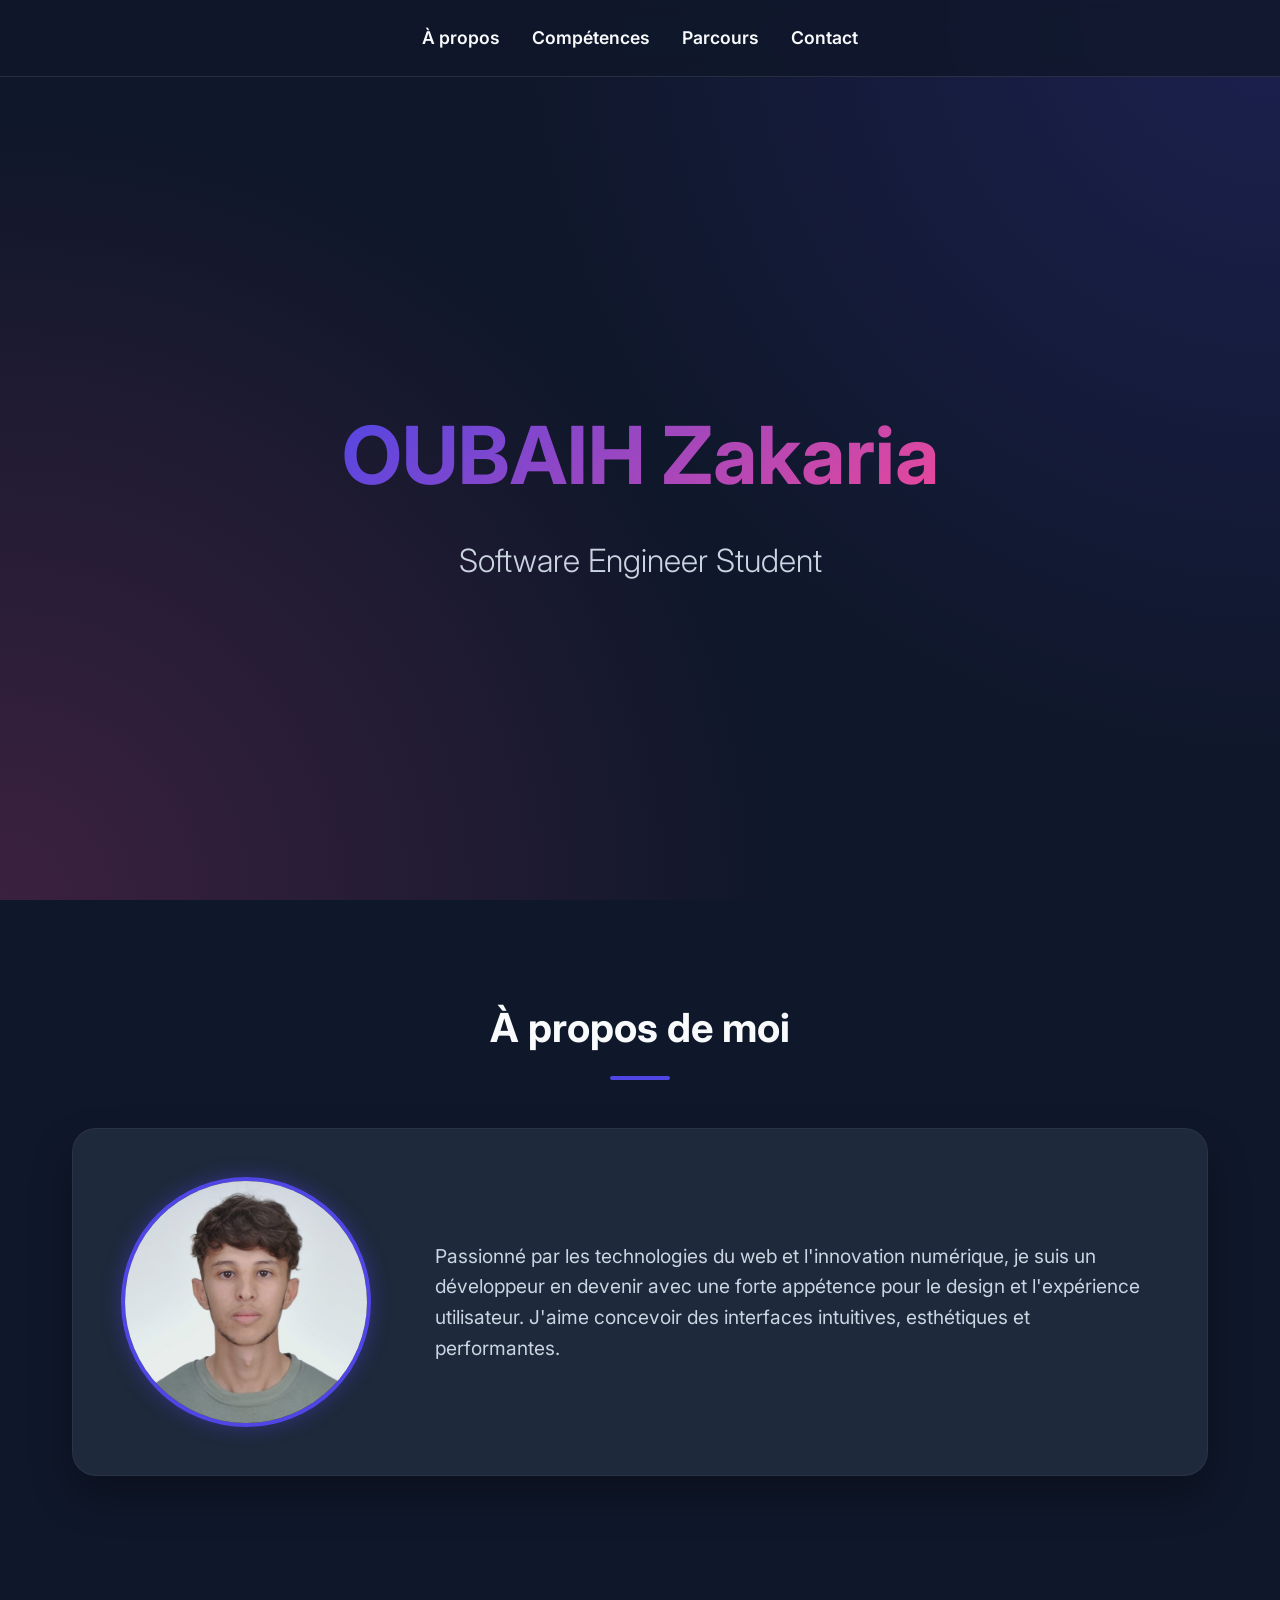
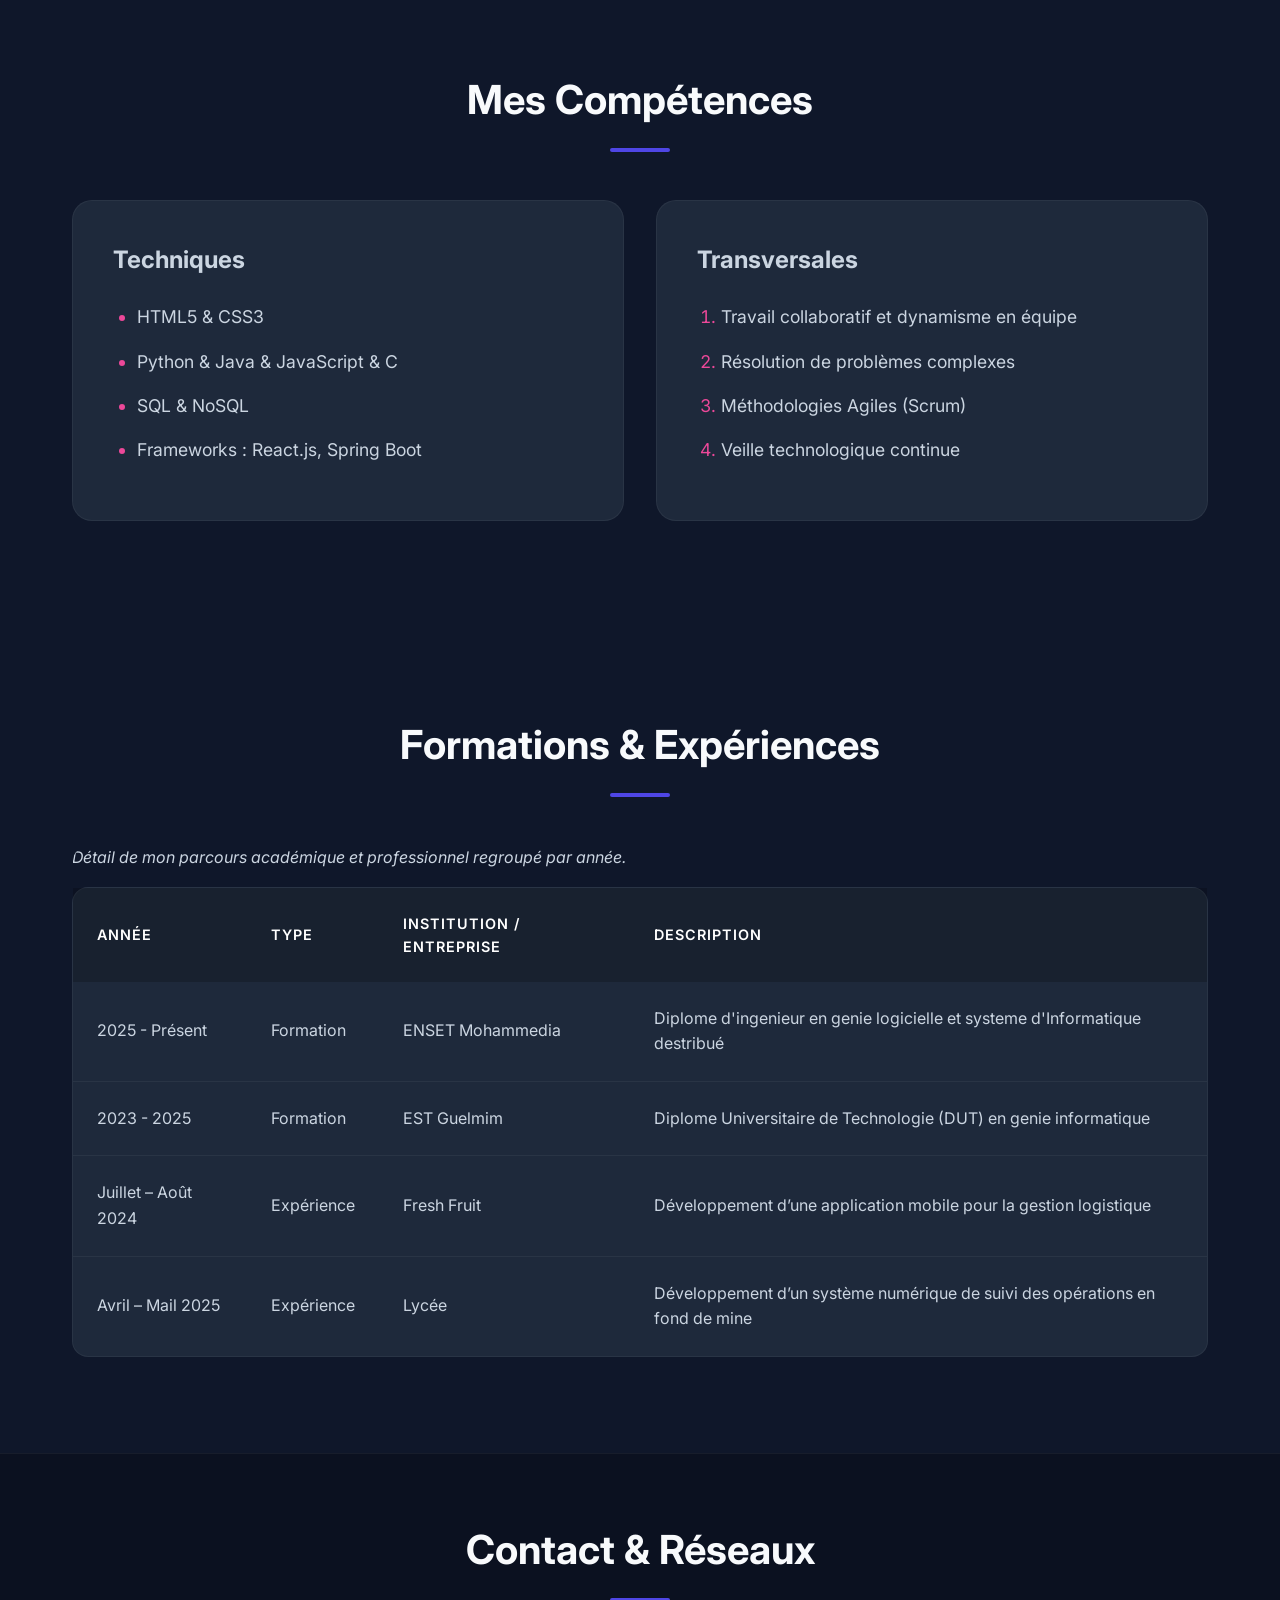
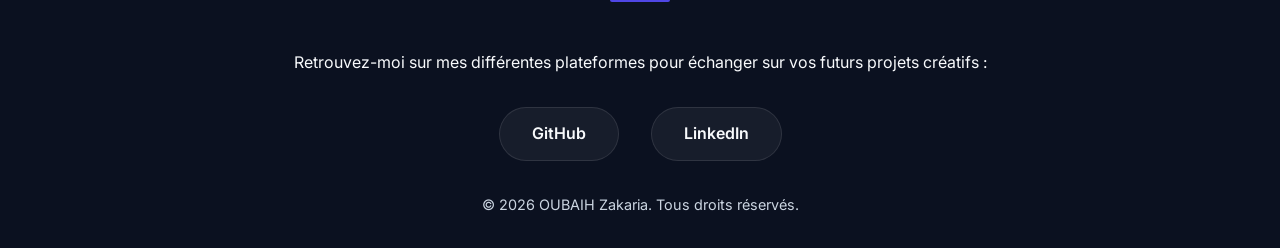
==== Tp1/index.html @ 82c0ef4d "initalisation des tps" ====
<!DOCTYPE html>
<html lang="fr">
<head>
    <meta charset="UTF-8">
    <meta name="viewport" content="width=device-width, initial-scale=1.0">
    <meta name="description" content="Portfolio et CV personnel de présentation avec un design moderne.">
    <title>Mon Portfolio | Développeur Web</title>
    <link rel="stylesheet" href="style.css">
    <link href="https://fonts.googleapis.com/css2?family=Inter:wght@300;400;600;700&display=swap" rel="stylesheet">
</head>
<body>
    <header id="accueil">
        <nav aria-label="Navigation Principale">
            <ul>
                <li><a href="#a-propos">À propos</a></li>
                <li><a href="#competences">Compétences</a></li>
                <li><a href="#parcours">Parcours</a></li>
                <li><a href="#contact">Contact</a></li>
            </ul>
        </nav>
        <div class="hero">
            <h1>OUBAIH Zakaria</h1>
            <p class="subtitle">Software Engineer Student</p>
        </div>
    </header>

    <main>
        <section id="a-propos">
            <div class="container">
                <h2>À propos de moi</h2>
                <div class="about-content">
                    <img src="images/photoID.jpg" alt="Portrait de OUBAIH Zakaria, Software Engineer Student ">
                    <div class="description">
                        <p>Passionné par les technologies du web et l'innovation numérique, je suis un développeur en devenir avec une forte appétence pour le design et l'expérience utilisateur. J'aime concevoir des interfaces intuitives, esthétiques et performantes.</p>
                    </div>
                </div>
            </div>
        </section>

        <section id="competences">
            <div class="container">
                <h2>Mes Compétences</h2>
                <div class="skills-grid">
                    <div class="skill-category">
                        <h3>Techniques</h3>
                        <ul>
                            <li>HTML5 & CSS3 </li>
                            <li>Python & Java & JavaScript & C </li>
                            <li>SQL & NoSQL</li>
                            <li>Frameworks : React.js, Spring Boot</li>
                            
                        </ul>
                    </div>
                    <div class="skill-category">
                        <h3>Transversales</h3>
                        <ol>
                            <li>Travail collaboratif et dynamisme en équipe</li>
                            <li>Résolution de problèmes complexes</li>
                            <li>Méthodologies Agiles (Scrum)</li>
                            <li>Veille technologique continue</li>
                        </ol>
                    </div>
                </div>
            </div>
        </section>

        <section id="parcours">
            <div class="container">
                <h2>Formations & Expériences</h2>
                <div class="table-responsive">
                    <table>
                        <caption>Détail de mon parcours académique et professionnel regroupé par année.</caption>
                        <thead>
                            <tr>
                                <th scope="col">Année</th>
                                <th scope="col">Type</th>
                                <th scope="col">Institution / Entreprise</th>
                                <th scope="col">Description</th>
                            </tr>
                        </thead>
                        <tbody>
                            <tr>
                                <td>2025 - Présent</td>
                                <td>Formation</td>
                                <td>ENSET Mohammedia</td>
                                <td>Diplome d'ingenieur en genie logicielle et systeme d'Informatique destribué</td>
                            </tr>
                            <tr>
                                <td>2023 - 2025</td>
                                <td>Formation</td>
                                <td>EST Guelmim</td>
                                <td>Diplome Universitaire de Technologie (DUT) en genie informatique</td>
                            </tr>
                            <tr>
                                <td>Juillet – Août 2024</td>
                                <td>Expérience</td>
                                <td>Fresh Fruit</td>
                                <td>Développement d’une application mobile pour la gestion logistique </td>
                            </tr>
                            <tr>
                                <td>Avril – Mail 2025 </td>
                                <td>Expérience</td>
                                <td>Lycée</td>
                                <td>Développement d’un système numérique de suivi des opérations en fond de mine</td>
                            </tr>
                        </tbody>
                    </table>
                </div>
            </div>
        </section>
    </main>

    <footer id="contact">
        <div class="container">
            <h2>Contact & Réseaux</h2>
            <p>Retrouvez-moi sur mes différentes plateformes pour échanger sur vos futurs projets créatifs :</p>
            <ul class="social-links">
                <li><a href="https://github.com/zak-ou" target="_blank" rel="noopener">GitHub</a></li>
                <li><a href="https://www.linkedin.com/in/zakaria-oubaih-09a2aa2b8/" target="_blank" rel="noopener">LinkedIn</a></li>
            </ul>
            <p class="copyright">&copy; 2026 OUBAIH Zakaria. Tous droits réservés.</p>
        </div>
    </footer>
</body>
</html>
---- Tp1/style.css ----
:root {
    --primary-color: #4f46e5;
    --secondary-color: #ec4899;
    --bg-dark: #0f172a;
    --bg-card: #1e293b;
    --text-main: #f8fafc;
    --text-muted: #cbd5e1;
    --transition: all 0.3s ease;
}

* {
    margin: 0;
    padding: 0;
    box-sizing: border-box;
}

html {
    scroll-behavior: smooth;
}

body {
    font-family: 'Inter', sans-serif;
    background-color: var(--bg-dark);
    color: var(--text-main);
    line-height: 1.6;
}

.container {
    max-width: 1200px;
    margin: 0 auto;
    padding: 0 2rem;
}

/* Header & Navigation */
header {
    min-height: 100vh;
    display: flex;
    flex-direction: column;
    background: radial-gradient(circle at top right, rgba(79, 70, 229, 0.2), transparent 50%),
                radial-gradient(circle at bottom left, rgba(236, 72, 153, 0.2), transparent 50%);
    position: relative;
}

nav {
    padding: 1.5rem 2rem;
    position: sticky;
    top: 0;
    backdrop-filter: blur(10px);
    background: rgba(15, 23, 42, 0.8);
    z-index: 1000;
    border-bottom: 1px solid rgba(255, 255, 255, 0.1);
}

nav ul {
    list-style: none;
    display: flex;
    justify-content: center;
    gap: 2rem;
}

nav a {
    color: var(--text-main);
    text-decoration: none;
    font-weight: 600;
    font-size: 1.1rem;
    position: relative;
    padding-bottom: 0.5rem;
    transition: var(--transition);
}

nav a::after {
    content: '';
    position: absolute;
    width: 0;
    height: 2px;
    bottom: 0;
    left: 0;
    background: linear-gradient(90deg, var(--primary-color), var(--secondary-color));
    transition: var(--transition);
}

nav a:hover {
    color: #fff;
}

nav a:hover::after {
    width: 100%;
}

.hero {
    flex: 1;
    display: flex;
    flex-direction: column;
    justify-content: center;
    align-items: center;
    text-align: center;
}

h1 {
    font-size: 5rem;
    font-weight: 700;
    background: linear-gradient(135deg, var(--primary-color), var(--secondary-color));
    -webkit-background-clip: text;
    -webkit-text-fill-color: transparent;
    margin-bottom: 1rem;
    animation: fadeInDown 1s ease-out;
}

.subtitle {
    font-size: 2rem;
    font-weight: 300;
    color: var(--text-muted);
    animation: fadeInUp 1s ease-out 0.3s backwards;
}

/* Sections */
section {
    padding: 6rem 0;
}

h2 {
    font-size: 2.5rem;
    margin-bottom: 3rem;
    text-align: center;
    position: relative;
}

h2::after {
    content: '';
    display: block;
    width: 60px;
    height: 4px;
    background: var(--primary-color);
    margin: 1rem auto 0;
    border-radius: 2px;
}

h3 {
    font-size: 1.5rem;
    margin-bottom: 1.5rem;
    color: var(--text-muted);
}

/* À propos */
.about-content {
    display: flex;
    align-items: center;
    gap: 4rem;
    background: var(--bg-card);
    padding: 3rem;
    border-radius: 24px;
    box-shadow: 0 20px 40px rgba(0,0,0,0.3);
    border: 1px solid rgba(255,255,255,0.05);
    transition: transform 0.3s ease;
}

.about-content:hover {
    transform: translateY(-5px);
}

.about-content img {
    width: 250px;
    height: 250px;
    object-fit: cover;
    border-radius: 50%;
    border: 4px solid var(--primary-color);
    box-shadow: 0 0 20px rgba(79, 70, 229, 0.4);
}

.description p {
    font-size: 1.2rem;
    color: var(--text-muted);
}

/* Compétences */
.skills-grid {
    display: grid;
    grid-template-columns: repeat(auto-fit, minmax(300px, 1fr));
    gap: 2rem;
}

.skill-category {
    background: var(--bg-card);
    padding: 2.5rem;
    border-radius: 20px;
    border: 1px solid rgba(255,255,255,0.05);
    transition: var(--transition);
}

.skill-category:hover {
    transform: translateY(-5px);
    box-shadow: 0 10px 30px rgba(79,70,229,0.2);
    border-color: rgba(79,70,229,0.3);
}

.skill-category ul, .skill-category ol {
    padding-left: 1.5rem;
    color: var(--text-muted);
    font-size: 1.1rem;
}

.skill-category li {
    margin-bottom: 1rem;
    position: relative;
}

.skill-category li::marker {
    color: var(--secondary-color);
}

/* Parcours (Table) */
.table-responsive {
    overflow-x: auto;
}

table {
    width: 100%;
    border-collapse: separate;
    border-spacing: 0;
    background: var(--bg-card);
    border-radius: 16px;
    overflow: hidden;
    border: 1px solid rgba(255,255,255,0.05);
}

caption {
    margin-bottom: 1rem;
    color: var(--text-muted);
    font-style: italic;
    text-align: left;
}

th, td {
    padding: 1.5rem;
    text-align: left;
}

th {
    background: rgba(0,0,0,0.2);
    font-weight: 600;
    color: #fff;
    text-transform: uppercase;
    font-size: 0.9rem;
    letter-spacing: 1px;
}

td {
    border-bottom: 1px solid rgba(255,255,255,0.05);
    color: var(--text-muted);
}

tbody tr {
    transition: var(--transition);
}

tbody tr:hover {
    background: rgba(255,255,255,0.03);
}

tbody tr:last-child td {
    border-bottom: none;
}

/* Footer & Socials */
footer {
    background: #0b1120;
    padding: 4rem 0 2rem;
    text-align: center;
    border-top: 1px solid rgba(255,255,255,0.05);
}

.social-links {
    list-style: none;
    display: flex;
    justify-content: center;
    gap: 2rem;
    margin: 2rem 0;
}

.social-links a {
    display: inline-block;
    padding: 0.8rem 2rem;
    border-radius: 50px;
    background: rgba(255,255,255,0.05);
    color: var(--text-main);
    text-decoration: none;
    font-weight: 600;
    transition: var(--transition);
    border: 1px solid rgba(255,255,255,0.1);
}

.social-links a:hover {
    background: linear-gradient(135deg, var(--primary-color), var(--secondary-color));
    transform: translateY(-3px);
    border-color: transparent;
    box-shadow: 0 10px 20px rgba(236, 72, 153, 0.3);
}

.copyright {
    color: var(--text-muted);
    font-size: 0.9rem;
    margin-top: 2rem;
}

/* Animations */
@keyframes fadeInDown {
    from {
        opacity: 0;
        transform: translateY(-30px);
    }
    to {
        opacity: 1;
        transform: translateY(0);
    }
}

@keyframes fadeInUp {
    from {
        opacity: 0;
        transform: translateY(30px);
    }
    to {
        opacity: 1;
        transform: translateY(0);
    }
}
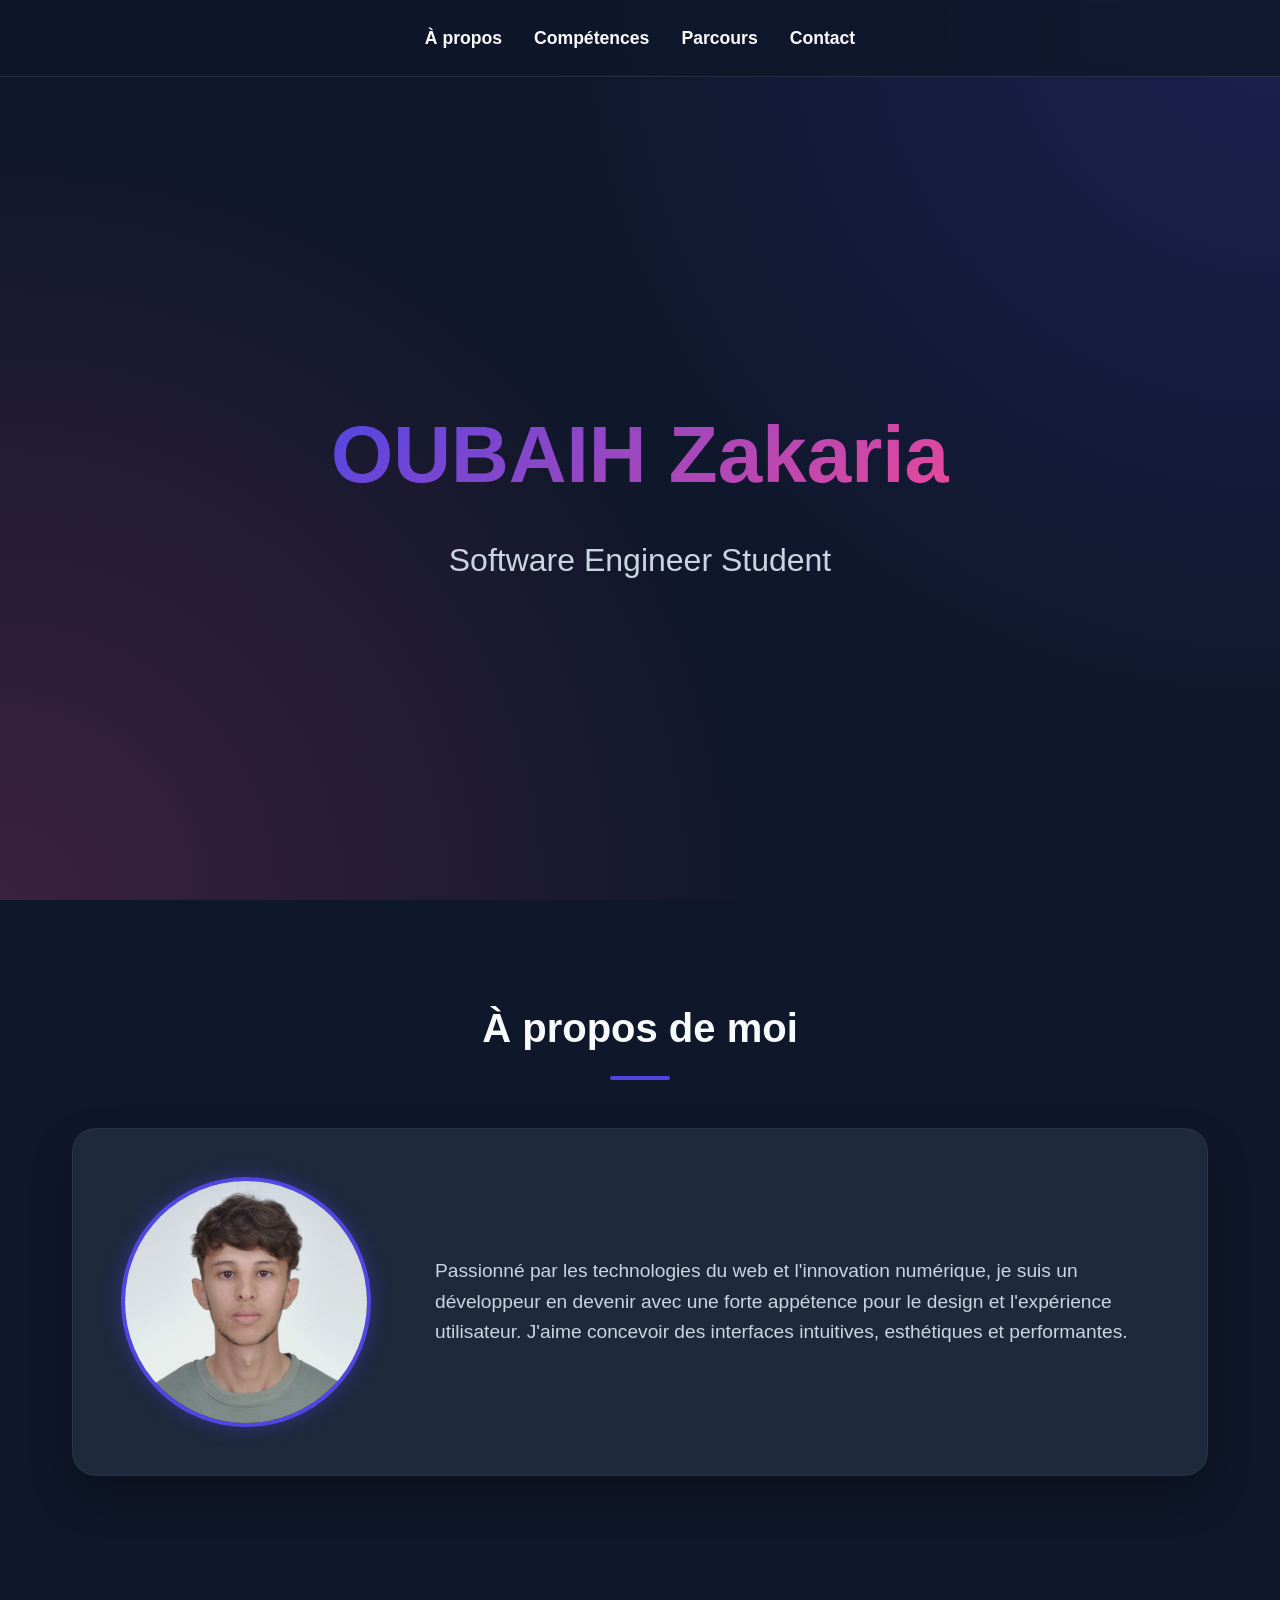
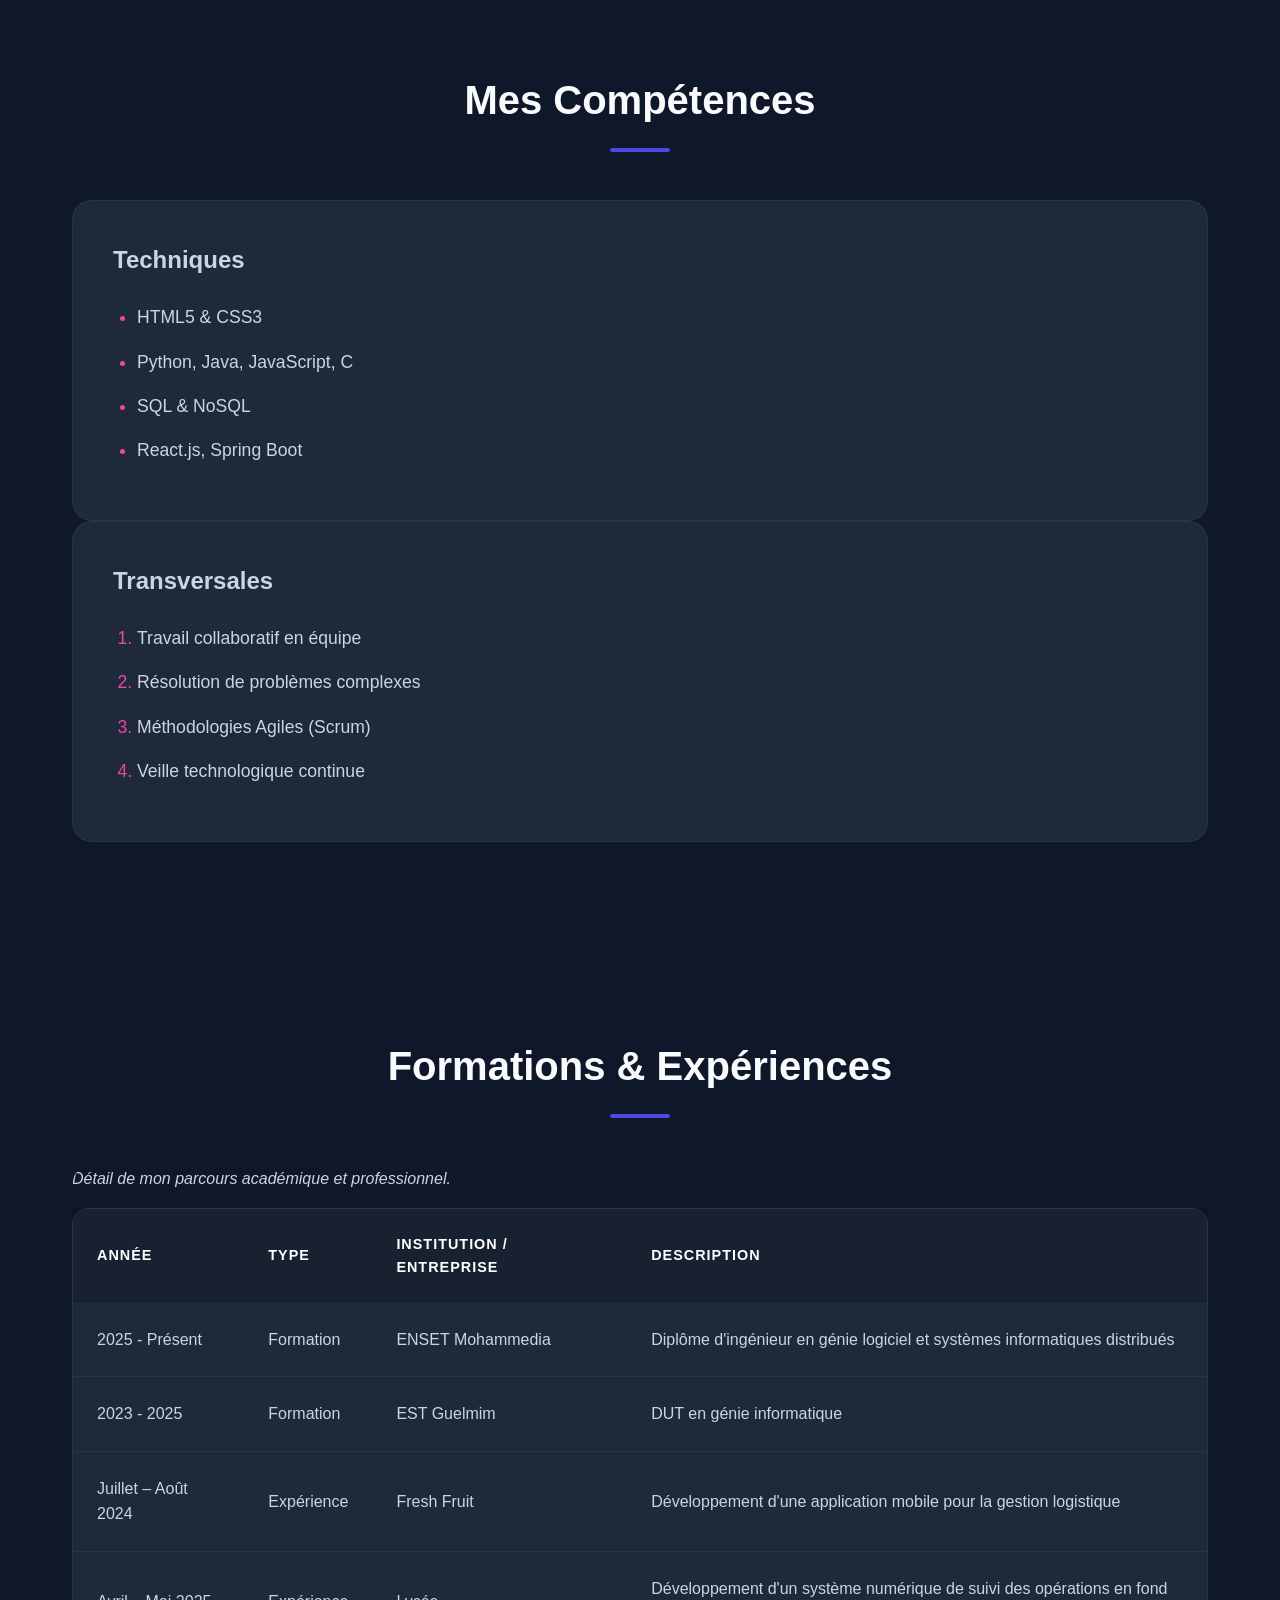
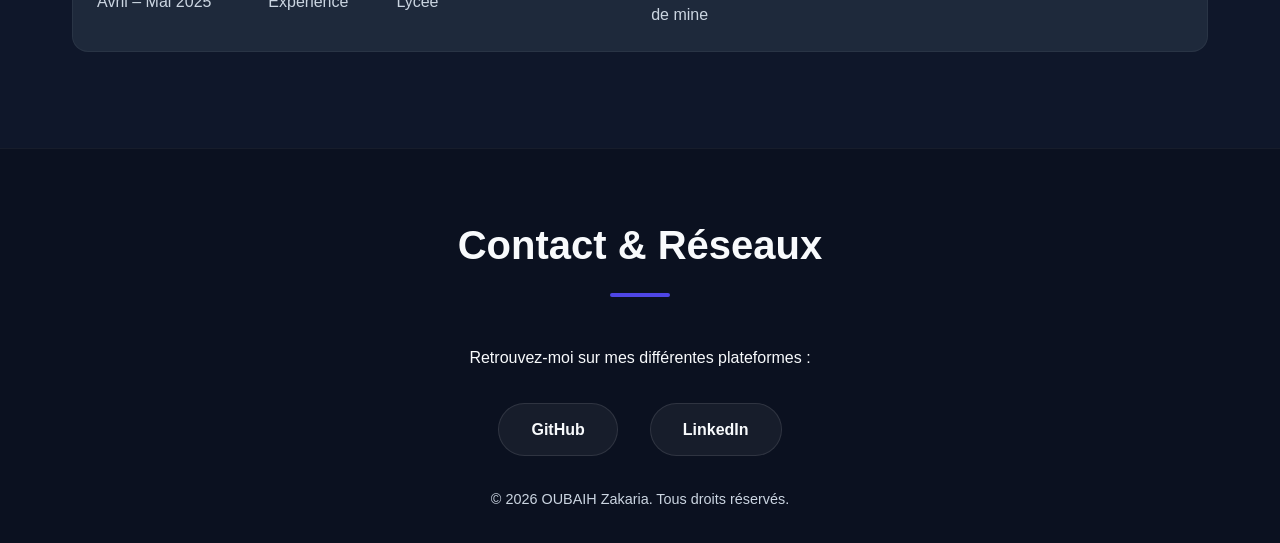
==== commit 1dbe8fbf: "mise ajour de Tp1/index.html" ====
--- a/Tp1/index.html
+++ b/Tp1/index.html
@@ -3,14 +3,13 @@
 <head>
     <meta charset="UTF-8">
     <meta name="viewport" content="width=device-width, initial-scale=1.0">
-    <meta name="description" content="Portfolio et CV personnel de présentation avec un design moderne.">
-    <title>Mon Portfolio | Développeur Web</title>
+    <title>Mon Portfolio | OUBAIH Zakaria</title>
     <link rel="stylesheet" href="style.css">
-    <link href="https://fonts.googleapis.com/css2?family=Inter:wght@300;400;600;700&display=swap" rel="stylesheet">
 </head>
 <body>
+
     <header id="accueil">
-        <nav aria-label="Navigation Principale">
+        <nav>
             <ul>
                 <li><a href="#a-propos">À propos</a></li>
                 <li><a href="#competences">Compétences</a></li>
@@ -25,11 +24,12 @@
     </header>
 
     <main>
+
         <section id="a-propos">
             <div class="container">
                 <h2>À propos de moi</h2>
                 <div class="about-content">
-                    <img src="images/photoID.jpg" alt="Portrait de OUBAIH Zakaria, Software Engineer Student ">
+                    <img src="images/photoID.jpg" alt="Portrait de OUBAIH Zakaria">
                     <div class="description">
                         <p>Passionné par les technologies du web et l'innovation numérique, je suis un développeur en devenir avec une forte appétence pour le design et l'expérience utilisateur. J'aime concevoir des interfaces intuitives, esthétiques et performantes.</p>
                     </div>
@@ -40,21 +40,20 @@
         <section id="competences">
             <div class="container">
                 <h2>Mes Compétences</h2>
-                <div class="skills-grid">
+                <div class="skills-wrap">
                     <div class="skill-category">
                         <h3>Techniques</h3>
                         <ul>
-                            <li>HTML5 & CSS3 </li>
-                            <li>Python & Java & JavaScript & C </li>
-                            <li>SQL & NoSQL</li>
-                            <li>Frameworks : React.js, Spring Boot</li>
-                            
+                            <li>HTML5 &amp; CSS3</li>
+                            <li>Python, Java, JavaScript, C</li>
+                            <li>SQL &amp; NoSQL</li>
+                            <li>React.js, Spring Boot</li>
                         </ul>
                     </div>
                     <div class="skill-category">
                         <h3>Transversales</h3>
                         <ol>
-                            <li>Travail collaboratif et dynamisme en équipe</li>
+                            <li>Travail collaboratif en équipe</li>
                             <li>Résolution de problèmes complexes</li>
                             <li>Méthodologies Agiles (Scrum)</li>
                             <li>Veille technologique continue</li>
@@ -66,10 +65,10 @@
 
         <section id="parcours">
             <div class="container">
-                <h2>Formations & Expériences</h2>
+                <h2>Formations &amp; Expériences</h2>
                 <div class="table-responsive">
                     <table>
-                        <caption>Détail de mon parcours académique et professionnel regroupé par année.</caption>
+                        <caption>Détail de mon parcours académique et professionnel.</caption>
                         <thead>
                             <tr>
                                 <th scope="col">Année</th>
@@ -83,37 +82,38 @@
                                 <td>2025 - Présent</td>
                                 <td>Formation</td>
                                 <td>ENSET Mohammedia</td>
-                                <td>Diplome d'ingenieur en genie logicielle et systeme d'Informatique destribué</td>
+                                <td>Diplôme d'ingénieur en génie logiciel et systèmes informatiques distribués</td>
                             </tr>
                             <tr>
                                 <td>2023 - 2025</td>
                                 <td>Formation</td>
                                 <td>EST Guelmim</td>
-                                <td>Diplome Universitaire de Technologie (DUT) en genie informatique</td>
+                                <td>DUT en génie informatique</td>
                             </tr>
                             <tr>
                                 <td>Juillet – Août 2024</td>
                                 <td>Expérience</td>
                                 <td>Fresh Fruit</td>
-                                <td>Développement d’une application mobile pour la gestion logistique </td>
+                                <td>Développement d'une application mobile pour la gestion logistique</td>
                             </tr>
                             <tr>
-                                <td>Avril – Mail 2025 </td>
+                                <td>Avril – Mai 2025</td>
                                 <td>Expérience</td>
                                 <td>Lycée</td>
-                                <td>Développement d’un système numérique de suivi des opérations en fond de mine</td>
+                                <td>Développement d'un système numérique de suivi des opérations en fond de mine</td>
                             </tr>
                         </tbody>
                     </table>
                 </div>
             </div>
         </section>
+
     </main>
 
     <footer id="contact">
         <div class="container">
-            <h2>Contact & Réseaux</h2>
-            <p>Retrouvez-moi sur mes différentes plateformes pour échanger sur vos futurs projets créatifs :</p>
+            <h2>Contact &amp; Réseaux</h2>
+            <p>Retrouvez-moi sur mes différentes plateformes :</p>
             <ul class="social-links">
                 <li><a href="https://github.com/zak-ou" target="_blank" rel="noopener">GitHub</a></li>
                 <li><a href="https://www.linkedin.com/in/zakaria-oubaih-09a2aa2b8/" target="_blank" rel="noopener">LinkedIn</a></li>
@@ -121,5 +121,6 @@
             <p class="copyright">&copy; 2026 OUBAIH Zakaria. Tous droits réservés.</p>
         </div>
     </footer>
+
 </body>
 </html>
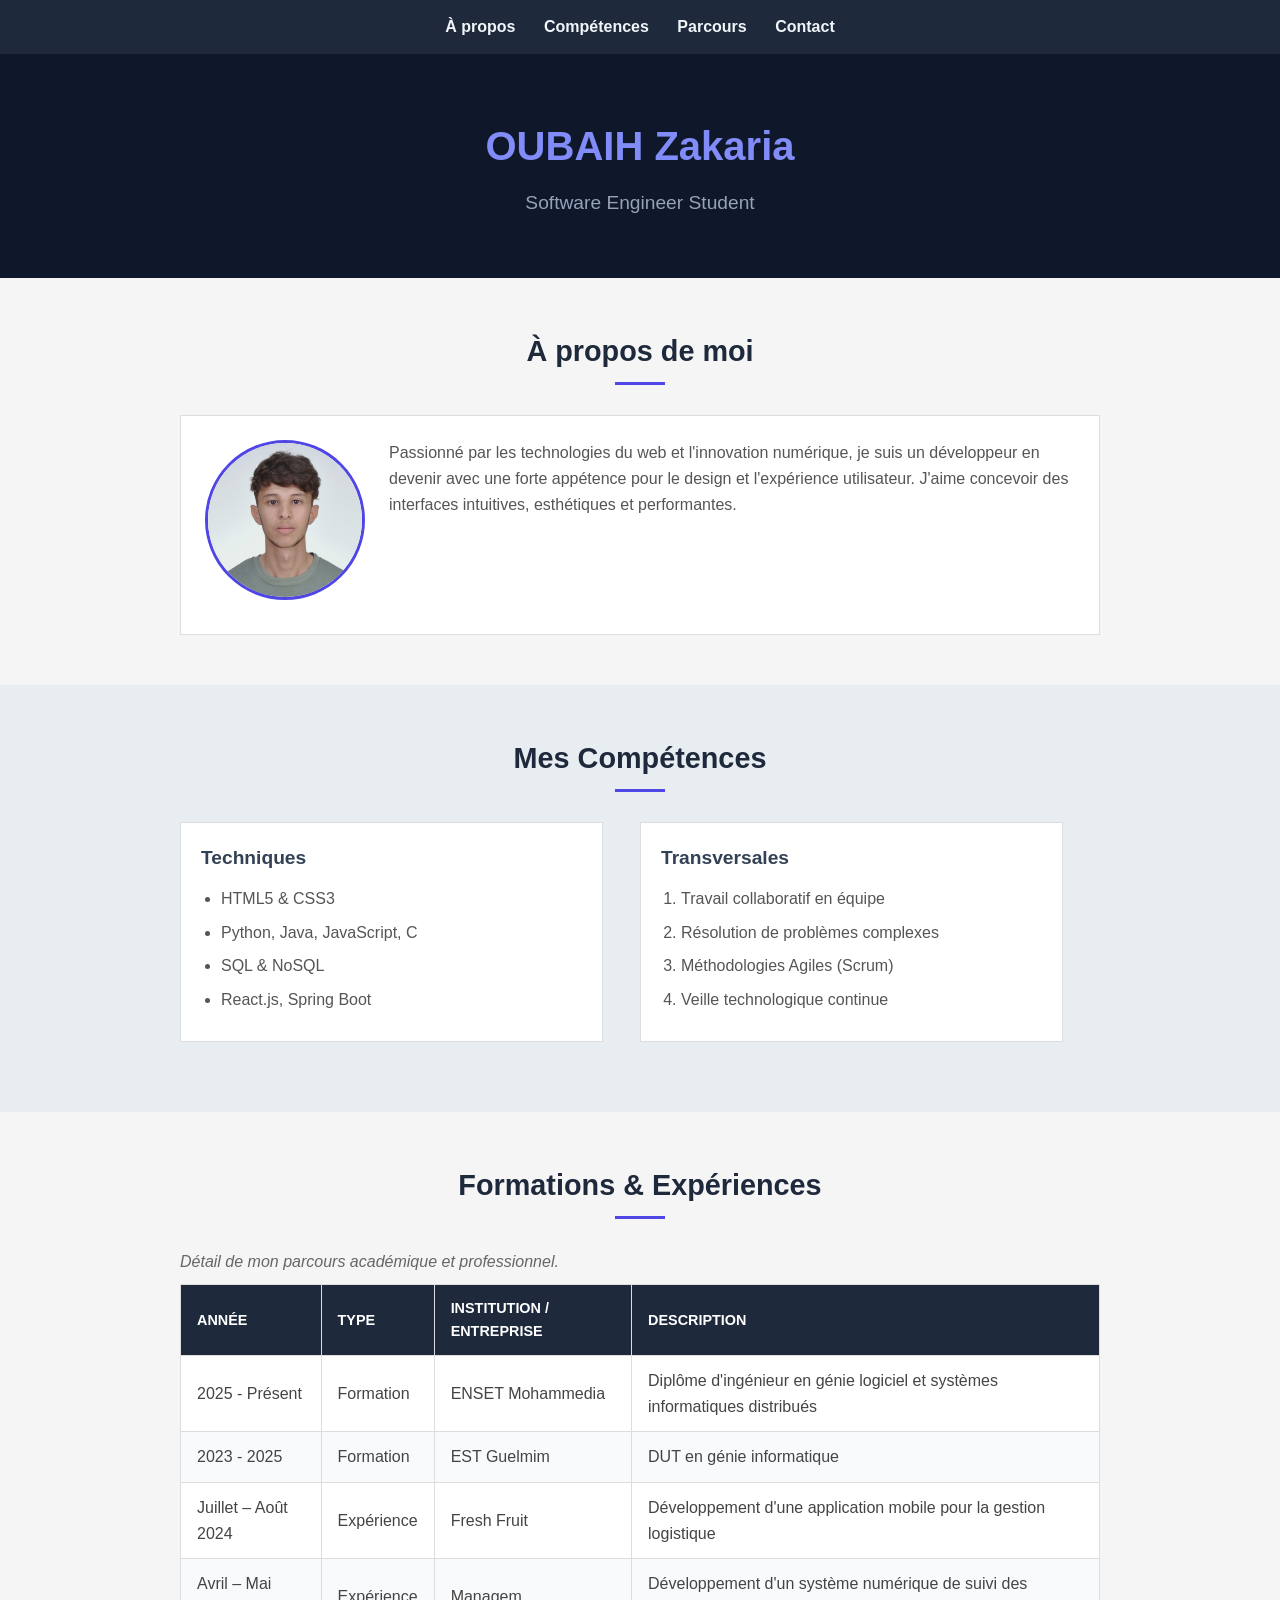
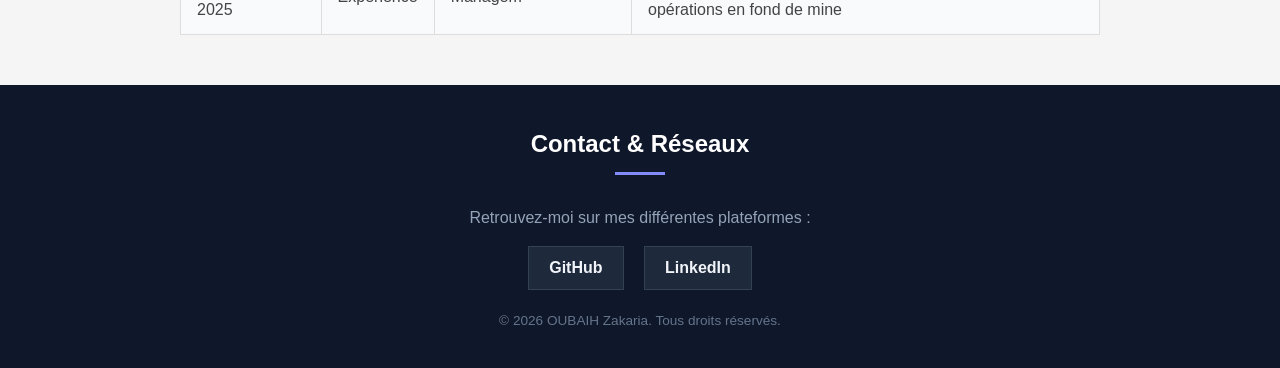
==== commit b75adc6f: "mise ajour de Tp1/index.html" ====
--- a/Tp1/index.html
+++ b/Tp1/index.html
@@ -99,7 +99,7 @@
                             <tr>
                                 <td>Avril – Mai 2025</td>
                                 <td>Expérience</td>
-                                <td>Lycée</td>
+                                <td>Managem</td>
                                 <td>Développement d'un système numérique de suivi des opérations en fond de mine</td>
                             </tr>
                         </tbody>
--- a/Tp1/style.css
+++ b/Tp1/style.css
@@ -1,327 +1,246 @@
-:root {
-    --primary-color: #4f46e5;
-    --secondary-color: #ec4899;
-    --bg-dark: #0f172a;
-    --bg-card: #1e293b;
-    --text-main: #f8fafc;
-    --text-muted: #cbd5e1;
-    --transition: all 0.3s ease;
-}
-
 * {
     margin: 0;
     padding: 0;
     box-sizing: border-box;
 }
 
-html {
-    scroll-behavior: smooth;
-}
-
 body {
-    font-family: 'Inter', sans-serif;
-    background-color: var(--bg-dark);
-    color: var(--text-main);
+    font-family: Arial, sans-serif;
+    background-color: #f5f5f5;
+    color: #222;
     line-height: 1.6;
 }
 
 .container {
-    max-width: 1200px;
+    max-width: 960px;
     margin: 0 auto;
-    padding: 0 2rem;
-}
-
-/* Header & Navigation */
-header {
-    min-height: 100vh;
-    display: flex;
-    flex-direction: column;
-    background: radial-gradient(circle at top right, rgba(79, 70, 229, 0.2), transparent 50%),
-                radial-gradient(circle at bottom left, rgba(236, 72, 153, 0.2), transparent 50%);
-    position: relative;
-}
-
+    padding: 0 20px;
+}
+
+/* Navigation */
 nav {
-    padding: 1.5rem 2rem;
-    position: sticky;
-    top: 0;
-    backdrop-filter: blur(10px);
-    background: rgba(15, 23, 42, 0.8);
-    z-index: 1000;
-    border-bottom: 1px solid rgba(255, 255, 255, 0.1);
+    background-color: #1e293b;
+    padding: 14px 20px;
 }
 
 nav ul {
     list-style: none;
-    display: flex;
-    justify-content: center;
-    gap: 2rem;
-}
-
-nav a {
-    color: var(--text-main);
+    text-align: center;
+}
+
+nav ul li {
+    display: inline-block;
+    margin: 0 12px;
+}
+
+nav ul li a {
+    color: #f1f5f9;
     text-decoration: none;
-    font-weight: 600;
-    font-size: 1.1rem;
-    position: relative;
-    padding-bottom: 0.5rem;
-    transition: var(--transition);
-}
-
-nav a::after {
-    content: '';
-    position: absolute;
-    width: 0;
-    height: 2px;
-    bottom: 0;
-    left: 0;
-    background: linear-gradient(90deg, var(--primary-color), var(--secondary-color));
-    transition: var(--transition);
-}
-
-nav a:hover {
-    color: #fff;
-}
-
-nav a:hover::after {
-    width: 100%;
-}
-
+    font-size: 1rem;
+    font-weight: bold;
+}
+
+nav ul li a:hover {
+    color: #93c5fd;
+}
+
+/* Hero */
 .hero {
-    flex: 1;
-    display: flex;
-    flex-direction: column;
-    justify-content: center;
-    align-items: center;
-    text-align: center;
-}
-
-h1 {
-    font-size: 5rem;
-    font-weight: 700;
-    background: linear-gradient(135deg, var(--primary-color), var(--secondary-color));
-    -webkit-background-clip: text;
-    -webkit-text-fill-color: transparent;
-    margin-bottom: 1rem;
-    animation: fadeInDown 1s ease-out;
-}
-
-.subtitle {
-    font-size: 2rem;
-    font-weight: 300;
-    color: var(--text-muted);
-    animation: fadeInUp 1s ease-out 0.3s backwards;
+    background-color: #0f172a;
+    color: white;
+    text-align: center;
+    padding: 60px 20px;
+}
+
+.hero h1 {
+    font-size: 2.5rem;
+    color: #818cf8;
+    margin-bottom: 10px;
+}
+
+.hero .subtitle {
+    font-size: 1.2rem;
+    color: #94a3b8;
 }
 
 /* Sections */
 section {
-    padding: 6rem 0;
+    padding: 50px 0;
+}
+
+section:nth-child(even) {
+    background-color: #e8edf2;
 }
 
 h2 {
-    font-size: 2.5rem;
-    margin-bottom: 3rem;
-    text-align: center;
-    position: relative;
+    font-size: 1.8rem;
+    margin-bottom: 8px;
+    color: #1e293b;
+    text-align: center;
 }
 
 h2::after {
     content: '';
     display: block;
-    width: 60px;
-    height: 4px;
-    background: var(--primary-color);
-    margin: 1rem auto 0;
-    border-radius: 2px;
+    width: 50px;
+    height: 3px;
+    background-color: #4f46e5;
+    margin: 8px auto 30px;
 }
 
 h3 {
-    font-size: 1.5rem;
-    margin-bottom: 1.5rem;
-    color: var(--text-muted);
+    font-size: 1.2rem;
+    margin-bottom: 12px;
+    color: #334155;
 }
 
 /* À propos */
 .about-content {
-    display: flex;
-    align-items: center;
-    gap: 4rem;
-    background: var(--bg-card);
-    padding: 3rem;
-    border-radius: 24px;
-    box-shadow: 0 20px 40px rgba(0,0,0,0.3);
-    border: 1px solid rgba(255,255,255,0.05);
-    transition: transform 0.3s ease;
-}
-
-.about-content:hover {
-    transform: translateY(-5px);
+    background: white;
+    padding: 24px;
+    border: 1px solid #ddd;
 }
 
 .about-content img {
-    width: 250px;
-    height: 250px;
+    width: 160px;
+    height: 160px;
     object-fit: cover;
     border-radius: 50%;
-    border: 4px solid var(--primary-color);
-    box-shadow: 0 0 20px rgba(79, 70, 229, 0.4);
+    border: 3px solid #4f46e5;
+    float: left;
+    margin-right: 24px;
+    margin-bottom: 10px;
+}
+
+.about-content::after {
+    content: '';
+    display: table;
+    clear: both;
 }
 
 .description p {
-    font-size: 1.2rem;
-    color: var(--text-muted);
+    color: #555;
+    font-size: 1rem;
 }
 
 /* Compétences */
-.skills-grid {
-    display: grid;
-    grid-template-columns: repeat(auto-fit, minmax(300px, 1fr));
-    gap: 2rem;
+.skills-wrap {
+    overflow: hidden;
 }
 
 .skill-category {
-    background: var(--bg-card);
-    padding: 2.5rem;
-    border-radius: 20px;
-    border: 1px solid rgba(255,255,255,0.05);
-    transition: var(--transition);
-}
-
-.skill-category:hover {
-    transform: translateY(-5px);
-    box-shadow: 0 10px 30px rgba(79,70,229,0.2);
-    border-color: rgba(79,70,229,0.3);
-}
-
-.skill-category ul, .skill-category ol {
-    padding-left: 1.5rem;
-    color: var(--text-muted);
-    font-size: 1.1rem;
+    background: white;
+    border: 1px solid #ddd;
+    padding: 20px;
+    width: 46%;
+    float: left;
+    margin-right: 4%;
+    margin-bottom: 20px;
+}
+
+.skill-category:nth-child(2n) {
+    margin-right: 0;
+}
+
+.skill-category ul,
+.skill-category ol {
+    padding-left: 20px;
+    color: #555;
 }
 
 .skill-category li {
-    margin-bottom: 1rem;
-    position: relative;
-}
-
-.skill-category li::marker {
-    color: var(--secondary-color);
-}
-
-/* Parcours (Table) */
+    margin-bottom: 8px;
+}
+
+/* Tableau */
 .table-responsive {
     overflow-x: auto;
 }
 
 table {
     width: 100%;
-    border-collapse: separate;
-    border-spacing: 0;
-    background: var(--bg-card);
-    border-radius: 16px;
-    overflow: hidden;
-    border: 1px solid rgba(255,255,255,0.05);
+    border-collapse: collapse;
+    background: white;
 }
 
 caption {
-    margin-bottom: 1rem;
-    color: var(--text-muted);
+    margin-bottom: 10px;
+    color: #666;
     font-style: italic;
     text-align: left;
 }
 
 th, td {
-    padding: 1.5rem;
+    padding: 12px 16px;
     text-align: left;
+    border: 1px solid #ddd;
 }
 
 th {
-    background: rgba(0,0,0,0.2);
-    font-weight: 600;
-    color: #fff;
+    background-color: #1e293b;
+    color: white;
+    font-size: 0.9rem;
     text-transform: uppercase;
-    font-size: 0.9rem;
-    letter-spacing: 1px;
+}
+
+tbody tr:nth-child(even) {
+    background-color: #f8fafc;
 }
 
 td {
-    border-bottom: 1px solid rgba(255,255,255,0.05);
-    color: var(--text-muted);
-}
-
-tbody tr {
-    transition: var(--transition);
-}
-
-tbody tr:hover {
-    background: rgba(255,255,255,0.03);
-}
-
-tbody tr:last-child td {
-    border-bottom: none;
-}
-
-/* Footer & Socials */
+    color: #444;
+}
+
+/* Footer */
 footer {
-    background: #0b1120;
-    padding: 4rem 0 2rem;
-    text-align: center;
-    border-top: 1px solid rgba(255,255,255,0.05);
+    background-color: #0f172a;
+    color: #94a3b8;
+    text-align: center;
+    padding: 40px 20px 20px;
+}
+
+footer h2 {
+    color: white;
+    font-size: 1.5rem;
+}
+
+footer h2::after {
+    background-color: #818cf8;
+}
+
+footer p {
+    margin-bottom: 16px;
+    color: #94a3b8;
 }
 
 .social-links {
     list-style: none;
-    display: flex;
-    justify-content: center;
-    gap: 2rem;
-    margin: 2rem 0;
+    text-align: center;
+    margin: 16px 0;
+}
+
+.social-links li {
+    display: inline-block;
+    margin: 0 8px;
 }
 
 .social-links a {
     display: inline-block;
-    padding: 0.8rem 2rem;
-    border-radius: 50px;
-    background: rgba(255,255,255,0.05);
-    color: var(--text-main);
+    padding: 8px 20px;
+    background-color: #1e293b;
+    color: #f1f5f9;
     text-decoration: none;
-    font-weight: 600;
-    transition: var(--transition);
-    border: 1px solid rgba(255,255,255,0.1);
+    border: 1px solid #334155;
+    font-weight: bold;
 }
 
 .social-links a:hover {
-    background: linear-gradient(135deg, var(--primary-color), var(--secondary-color));
-    transform: translateY(-3px);
-    border-color: transparent;
-    box-shadow: 0 10px 20px rgba(236, 72, 153, 0.3);
+    background-color: #4f46e5;
+    border-color: #4f46e5;
 }
 
 .copyright {
-    color: var(--text-muted);
-    font-size: 0.9rem;
-    margin-top: 2rem;
-}
-
-/* Animations */
-@keyframes fadeInDown {
-    from {
-        opacity: 0;
-        transform: translateY(-30px);
-    }
-    to {
-        opacity: 1;
-        transform: translateY(0);
-    }
-}
-
-@keyframes fadeInUp {
-    from {
-        opacity: 0;
-        transform: translateY(30px);
-    }
-    to {
-        opacity: 1;
-        transform: translateY(0);
-    }
-}
-
+    font-size: 0.85rem;
+    margin-top: 20px;
+    color: #64748b;
+}
